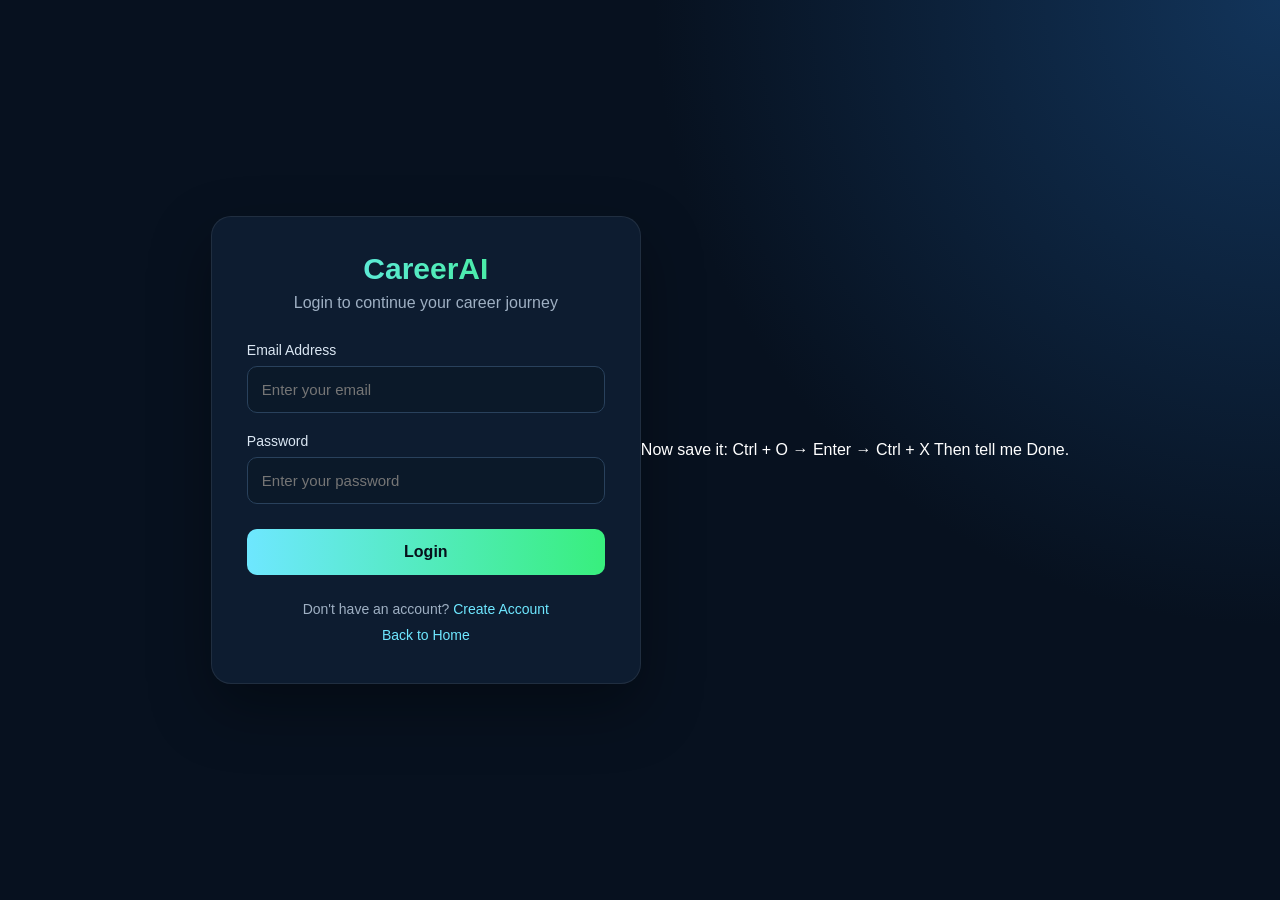
==== login.html @ 5d050048 "Add login page" ====
<!DOCTYPE html>
<html lang="en">
<head>
<meta charset="UTF-8">
<meta name="viewport" content="width=device-width, initial-scale=1.0">
<title>Login | CareerAI</title>

<style>
*{
    box-sizing:border-box;
    margin:0;
    padding:0;
}

body{
    font-family:Arial,sans-serif;
    background:
        radial-gradient(circle at top right,#12345a,transparent 40%),
        #07111f;
    color:#fff;
    min-height:100vh;
    display:flex;
    justify-content:center;
    align-items:center;
    padding:20px;
}

.login-container{
    width:100%;
    max-width:430px;
    background:rgba(15,30,50,.92);
    border:1px solid rgba(255,255,255,.08);
    border-radius:20px;
    padding:35px;
    box-shadow:0 25px 60px rgba(0,0,0,.35);
}

.logo{
    text-align:center;
    font-size:30px;
    font-weight:800;
    margin-bottom:8px;
    background:linear-gradient(90deg,#6ee7ff,#38ef7d);
    background-clip:text;
    -webkit-background-clip:text;
    -webkit-text-fill-color:transparent;
}

.subtitle{
    text-align:center;
    color:#9fb0c3;
    margin-bottom:30px;
}

.form-group{
    margin-bottom:20px;
}

label{
    display:block;
    margin-bottom:8px;
    color:#dbe7f3;
    font-size:14px;
}

input{
    width:100%;
    padding:14px;
    border-radius:10px;
    border:1px solid #29415c;
    background:#0b1929;
    color:#fff;
    outline:none;
    font-size:15px;
}

input:focus{
    border-color:#6ee7ff;
    box-shadow:0 0 0 3px rgba(110,231,255,.08);
}

button{
    width:100%;
    border:none;
    padding:14px;
    border-radius:10px;
    background:linear-gradient(90deg,#6ee7ff,#38ef7d);
    color:#06101b;
    font-weight:800;
    font-size:16px;
    cursor:pointer;
    margin-top:5px;
}

button:disabled{
    opacity:.6;
    cursor:not-allowed;
}

.message{
    display:none;
    margin-top:18px;
    padding:12px;
    border-radius:10px;
    text-align:center;
    font-size:14px;
}

.success{
    display:block;
    background:rgba(56,239,125,.12);
    border:1px solid rgba(56,239,125,.3);
    color:#7ff0a5;
}

.error{
    display:block;
    background:rgba(255,80,80,.12);
    border:1px solid rgba(255,80,80,.3);
    color:#ff9696;
}

.links{
    text-align:center;
    margin-top:22px;
    color:#9fb0c3;
    font-size:14px;
    line-height:1.8;
}

.links a{
    color:#6ee7ff;
    text-decoration:none;
}

.links a:hover{
    text-decoration:underline;
}
</style>
</head>

<body>

<div class="login-container">

    <div class="logo">CareerAI</div>

    <p class="subtitle">
        Login to continue your career journey
    </p>

    <form id="loginForm">

        <div class="form-group">
            <label for="email">Email Address</label>
            <input
                type="email"
                id="email"
                placeholder="Enter your email"
                required
            >
        </div>

        <div class="form-group">
            <label for="password">Password</label>
            <input
                type="password"
                id="password"
                placeholder="Enter your password"
                required
            >
        </div>

        <button type="submit" id="loginButton">
            Login
        </button>

    </form>

    <div id="message" class="message"></div>

    <div class="links">
        Don't have an account?
        <a href="register.html">Create Account</a>

        <br>

        <a href="../index.html">Back to Home</a>
    </div>

</div>

<script>
const form = document.getElementById("loginForm");
const button = document.getElementById("loginButton");
const message = document.getElementById("message");

form.addEventListener("submit", async function(event) {

    event.preventDefault();

    message.className = "message";
    message.textContent = "";

    const email =
        document.getElementById("email").value.trim();

    const password =
        document.getElementById("password").value;

    button.disabled = true;
    button.textContent = "Logging in...";

    try {

        const response = await fetch(
            "https://careerai-r4qf.onrender.com/api/students/login",
            {
                method: "POST",

                headers: {
                    "Content-Type": "application/json"
                },

                body: JSON.stringify({
                    email: email,
                    password: password
                })
            }
        );

        if (!response.ok) {

            const errorText =
                await response.text();

            throw new Error(
                errorText || "Invalid email or password."
            );
        }

        const student =
            await response.json();

        localStorage.setItem(
            "careerAIStudent",
            JSON.stringify(student)
        );

        message.className =
            "message success";

        message.textContent =
            "Login successful! Welcome " +
            student.name;

        setTimeout(function() {

            window.location.href =
                "dashboard.html";

        }, 800);

    } catch (error) {

        message.className =
            "message error";

        if (error.message === "Failed to fetch") {

            message.textContent =
                "Unable to connect to CareerAI server. Please try again.";

        } else {

            message.textContent =
                "Invalid email or password.";

        }

        console.error(error);

    } finally {

        button.disabled = false;
        button.textContent = "Login";
    }

});
</script>

</body>
</html>

Now save it:

Ctrl + O → Enter → Ctrl + X

Then tell me Done.
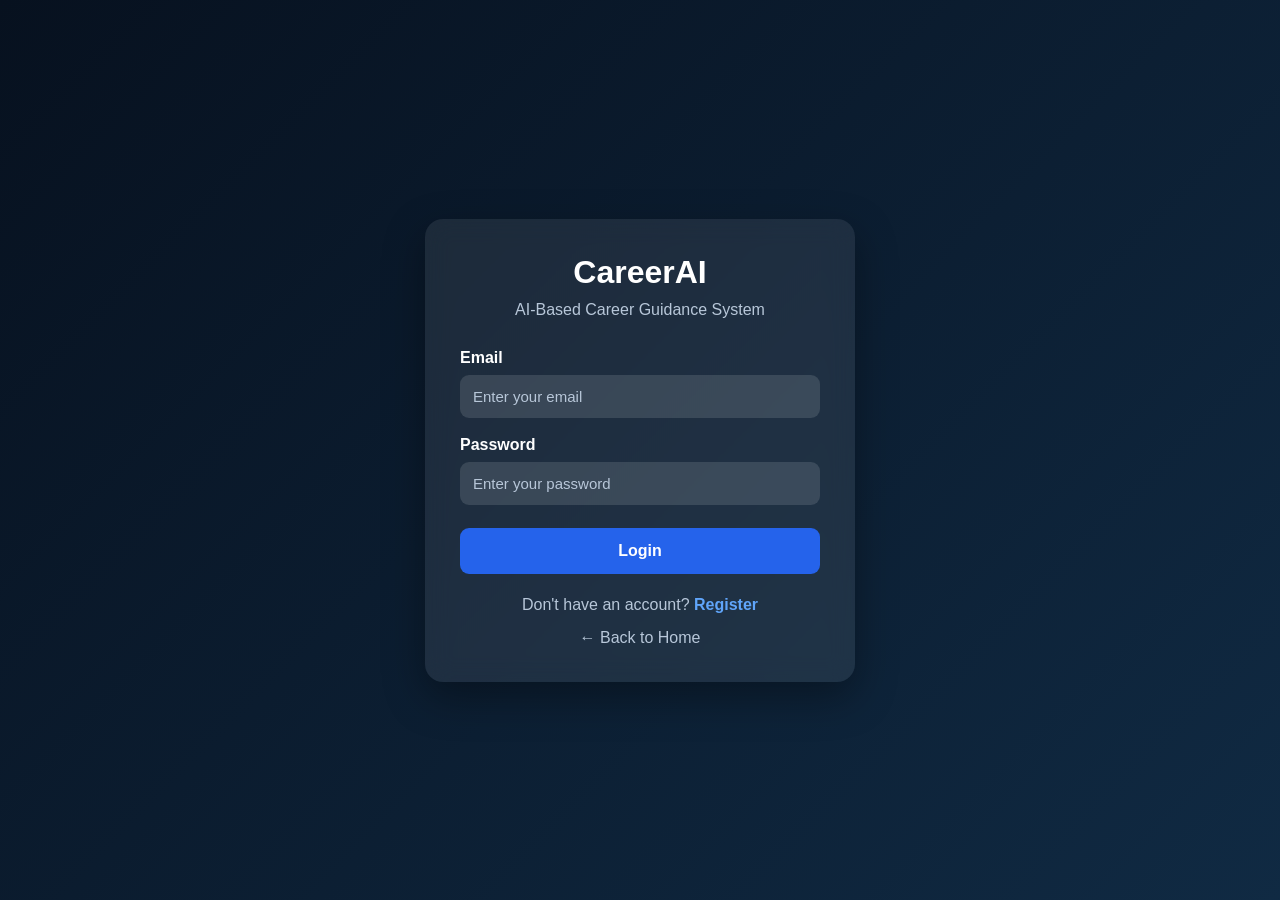
==== commit 846e3522: "Fix login page" ====
--- a/login.html
+++ b/login.html
@@ -1,299 +1,256 @@
 <!DOCTYPE html>
 <html lang="en">
 <head>
-<meta charset="UTF-8">
-<meta name="viewport" content="width=device-width, initial-scale=1.0">
-<title>Login | CareerAI</title>
-
-<style>
-*{
-    box-sizing:border-box;
-    margin:0;
-    padding:0;
-}
-
-body{
-    font-family:Arial,sans-serif;
-    background:
-        radial-gradient(circle at top right,#12345a,transparent 40%),
-        #07111f;
-    color:#fff;
-    min-height:100vh;
-    display:flex;
-    justify-content:center;
-    align-items:center;
-    padding:20px;
-}
-
-.login-container{
-    width:100%;
-    max-width:430px;
-    background:rgba(15,30,50,.92);
-    border:1px solid rgba(255,255,255,.08);
-    border-radius:20px;
-    padding:35px;
-    box-shadow:0 25px 60px rgba(0,0,0,.35);
-}
-
-.logo{
-    text-align:center;
-    font-size:30px;
-    font-weight:800;
-    margin-bottom:8px;
-    background:linear-gradient(90deg,#6ee7ff,#38ef7d);
-    background-clip:text;
-    -webkit-background-clip:text;
-    -webkit-text-fill-color:transparent;
-}
-
-.subtitle{
-    text-align:center;
-    color:#9fb0c3;
-    margin-bottom:30px;
-}
-
-.form-group{
-    margin-bottom:20px;
-}
-
-label{
-    display:block;
-    margin-bottom:8px;
-    color:#dbe7f3;
-    font-size:14px;
-}
-
-input{
-    width:100%;
-    padding:14px;
-    border-radius:10px;
-    border:1px solid #29415c;
-    background:#0b1929;
-    color:#fff;
-    outline:none;
-    font-size:15px;
-}
-
-input:focus{
-    border-color:#6ee7ff;
-    box-shadow:0 0 0 3px rgba(110,231,255,.08);
-}
-
-button{
-    width:100%;
-    border:none;
-    padding:14px;
-    border-radius:10px;
-    background:linear-gradient(90deg,#6ee7ff,#38ef7d);
-    color:#06101b;
-    font-weight:800;
-    font-size:16px;
-    cursor:pointer;
-    margin-top:5px;
-}
-
-button:disabled{
-    opacity:.6;
-    cursor:not-allowed;
-}
-
-.message{
-    display:none;
-    margin-top:18px;
-    padding:12px;
-    border-radius:10px;
-    text-align:center;
-    font-size:14px;
-}
-
-.success{
-    display:block;
-    background:rgba(56,239,125,.12);
-    border:1px solid rgba(56,239,125,.3);
-    color:#7ff0a5;
-}
-
-.error{
-    display:block;
-    background:rgba(255,80,80,.12);
-    border:1px solid rgba(255,80,80,.3);
-    color:#ff9696;
-}
-
-.links{
-    text-align:center;
-    margin-top:22px;
-    color:#9fb0c3;
-    font-size:14px;
-    line-height:1.8;
-}
-
-.links a{
-    color:#6ee7ff;
-    text-decoration:none;
-}
-
-.links a:hover{
-    text-decoration:underline;
-}
-</style>
+    <meta charset="UTF-8">
+    <meta name="viewport" content="width=device-width, initial-scale=1.0">
+    <title>CareerAI - Login</title>
+
+    <style>
+        * {
+            margin: 0;
+            padding: 0;
+            box-sizing: border-box;
+        }
+
+        body {
+            font-family: Arial, sans-serif;
+            min-height: 100vh;
+            display: flex;
+            justify-content: center;
+            align-items: center;
+            background: linear-gradient(135deg, #07111f, #102a43);
+            color: white;
+            padding: 20px;
+        }
+
+        .login-container {
+            width: 100%;
+            max-width: 430px;
+            background: rgba(255, 255, 255, 0.08);
+            padding: 35px;
+            border-radius: 18px;
+            box-shadow: 0 15px 40px rgba(0, 0, 0, 0.35);
+            backdrop-filter: blur(12px);
+        }
+
+        .logo {
+            text-align: center;
+            font-size: 32px;
+            font-weight: bold;
+            margin-bottom: 10px;
+        }
+
+        .subtitle {
+            text-align: center;
+            color: #b8c7d9;
+            margin-bottom: 30px;
+        }
+
+        label {
+            display: block;
+            margin-bottom: 8px;
+            font-weight: bold;
+        }
+
+        input {
+            width: 100%;
+            padding: 13px;
+            margin-bottom: 18px;
+            border: none;
+            border-radius: 9px;
+            background: rgba(255, 255, 255, 0.12);
+            color: white;
+            outline: none;
+            font-size: 15px;
+        }
+
+        input::placeholder {
+            color: #b8c7d9;
+        }
+
+        input:focus {
+            outline: 2px solid #4da3ff;
+        }
+
+        button {
+            width: 100%;
+            padding: 14px;
+            border: none;
+            border-radius: 9px;
+            background: #2563eb;
+            color: white;
+            font-size: 16px;
+            font-weight: bold;
+            cursor: pointer;
+            margin-top: 5px;
+        }
+
+        button:hover {
+            background: #1d4ed8;
+        }
+
+        .message {
+            margin-top: 18px;
+            text-align: center;
+            font-weight: bold;
+        }
+
+        .register-link {
+            text-align: center;
+            margin-top: 22px;
+            color: #b8c7d9;
+        }
+
+        .register-link a {
+            color: #60a5fa;
+            text-decoration: none;
+            font-weight: bold;
+        }
+
+        .register-link a:hover {
+            text-decoration: underline;
+        }
+
+        .back-link {
+            display: block;
+            text-align: center;
+            margin-top: 15px;
+            color: #b8c7d9;
+            text-decoration: none;
+        }
+
+        .back-link:hover {
+            color: white;
+        }
+    </style>
 </head>
 
 <body>
 
-<div class="login-container">
-
-    <div class="logo">CareerAI</div>
-
-    <p class="subtitle">
-        Login to continue your career journey
-    </p>
-
-    <form id="loginForm">
-
-        <div class="form-group">
-            <label for="email">Email Address</label>
+    <div class="login-container">
+
+        <div class="logo">CareerAI</div>
+
+        <div class="subtitle">
+            AI-Based Career Guidance System
+        </div>
+
+        <form id="loginForm">
+
+            <label for="email">Email</label>
+
             <input
                 type="email"
                 id="email"
                 placeholder="Enter your email"
                 required
             >
-        </div>
-
-        <div class="form-group">
+
             <label for="password">Password</label>
+
             <input
                 type="password"
                 id="password"
                 placeholder="Enter your password"
                 required
             >
+
+            <button type="submit">
+                Login
+            </button>
+
+        </form>
+
+        <div id="message" class="message"></div>
+
+        <div class="register-link">
+            Don't have an account?
+            <a href="register.html">Register</a>
         </div>
 
-        <button type="submit" id="loginButton">
-            Login
-        </button>
-
-    </form>
-
-    <div id="message" class="message"></div>
-
-    <div class="links">
-        Don't have an account?
-        <a href="register.html">Create Account</a>
-
-        <br>
-
-        <a href="../index.html">Back to Home</a>
+        <a href="index.html" class="back-link">
+            ← Back to Home
+        </a>
+
     </div>
 
-</div>
-
-<script>
-const form = document.getElementById("loginForm");
-const button = document.getElementById("loginButton");
-const message = document.getElementById("message");
-
-form.addEventListener("submit", async function(event) {
-
-    event.preventDefault();
-
-    message.className = "message";
-    message.textContent = "";
-
-    const email =
-        document.getElementById("email").value.trim();
-
-    const password =
-        document.getElementById("password").value;
-
-    button.disabled = true;
-    button.textContent = "Logging in...";
-
-    try {
-
-        const response = await fetch(
-            "https://careerai-r4qf.onrender.com/api/students/login",
-            {
-                method: "POST",
-
-                headers: {
-                    "Content-Type": "application/json"
-                },
-
-                body: JSON.stringify({
-                    email: email,
-                    password: password
-                })
-            }
-        );
-
-        if (!response.ok) {
-
-            const errorText =
-                await response.text();
-
-            throw new Error(
-                errorText || "Invalid email or password."
-            );
-        }
-
-        const student =
-            await response.json();
-
-        localStorage.setItem(
-            "careerAIStudent",
-            JSON.stringify(student)
-        );
-
-        message.className =
-            "message success";
-
-        message.textContent =
-            "Login successful! Welcome " +
-            student.name;
-
-        setTimeout(function() {
-
-            window.location.href =
-                "dashboard.html";
-
-        }, 800);
-
-    } catch (error) {
-
-        message.className =
-            "message error";
-
-        if (error.message === "Failed to fetch") {
-
-            message.textContent =
-                "Unable to connect to CareerAI server. Please try again.";
-
-        } else {
-
-            message.textContent =
-                "Invalid email or password.";
-
-        }
-
-        console.error(error);
-
-    } finally {
-
-        button.disabled = false;
-        button.textContent = "Login";
-    }
-
-});
-</script>
+    <script>
+        document
+            .getElementById("loginForm")
+            .addEventListener("submit", async function(event) {
+
+                event.preventDefault();
+
+                const email =
+                    document.getElementById("email").value.trim();
+
+                const password =
+                    document.getElementById("password").value;
+
+                const message =
+                    document.getElementById("message");
+
+                message.textContent = "Logging in...";
+                message.style.color = "#b8c7d9";
+
+                try {
+
+                    const response = await fetch(
+                        "https://careerai-r4qf.onrender.com/api/students/login",
+                        {
+                            method: "POST",
+
+                            headers: {
+                                "Content-Type": "application/json"
+                            },
+
+                            body: JSON.stringify({
+                                email: email,
+                                password: password
+                            })
+                        }
+                    );
+
+                    if (!response.ok) {
+
+                        const errorText =
+                            await response.text();
+
+                        throw new Error(
+                            errorText ||
+                            "Invalid email or password"
+                        );
+                    }
+
+                    const student =
+                        await response.json();
+
+                    localStorage.setItem(
+                        "careerAIStudent",
+                        JSON.stringify(student)
+                    );
+
+                    message.textContent =
+                        "Login successful!";
+
+                    message.style.color = "#4ade80";
+
+                    setTimeout(function() {
+                        window.location.href =
+                            "dashboard.html";
+                    }, 700);
+
+                } catch (error) {
+
+                    message.textContent =
+                        error.message ||
+                        "Login failed. Please try again.";
+
+                    message.style.color = "#f87171";
+                }
+
+            });
+    </script>
 
 </body>
 </html>
-
-Now save it:
-
-Ctrl + O → Enter → Ctrl + X
-
-Then tell me Done.
